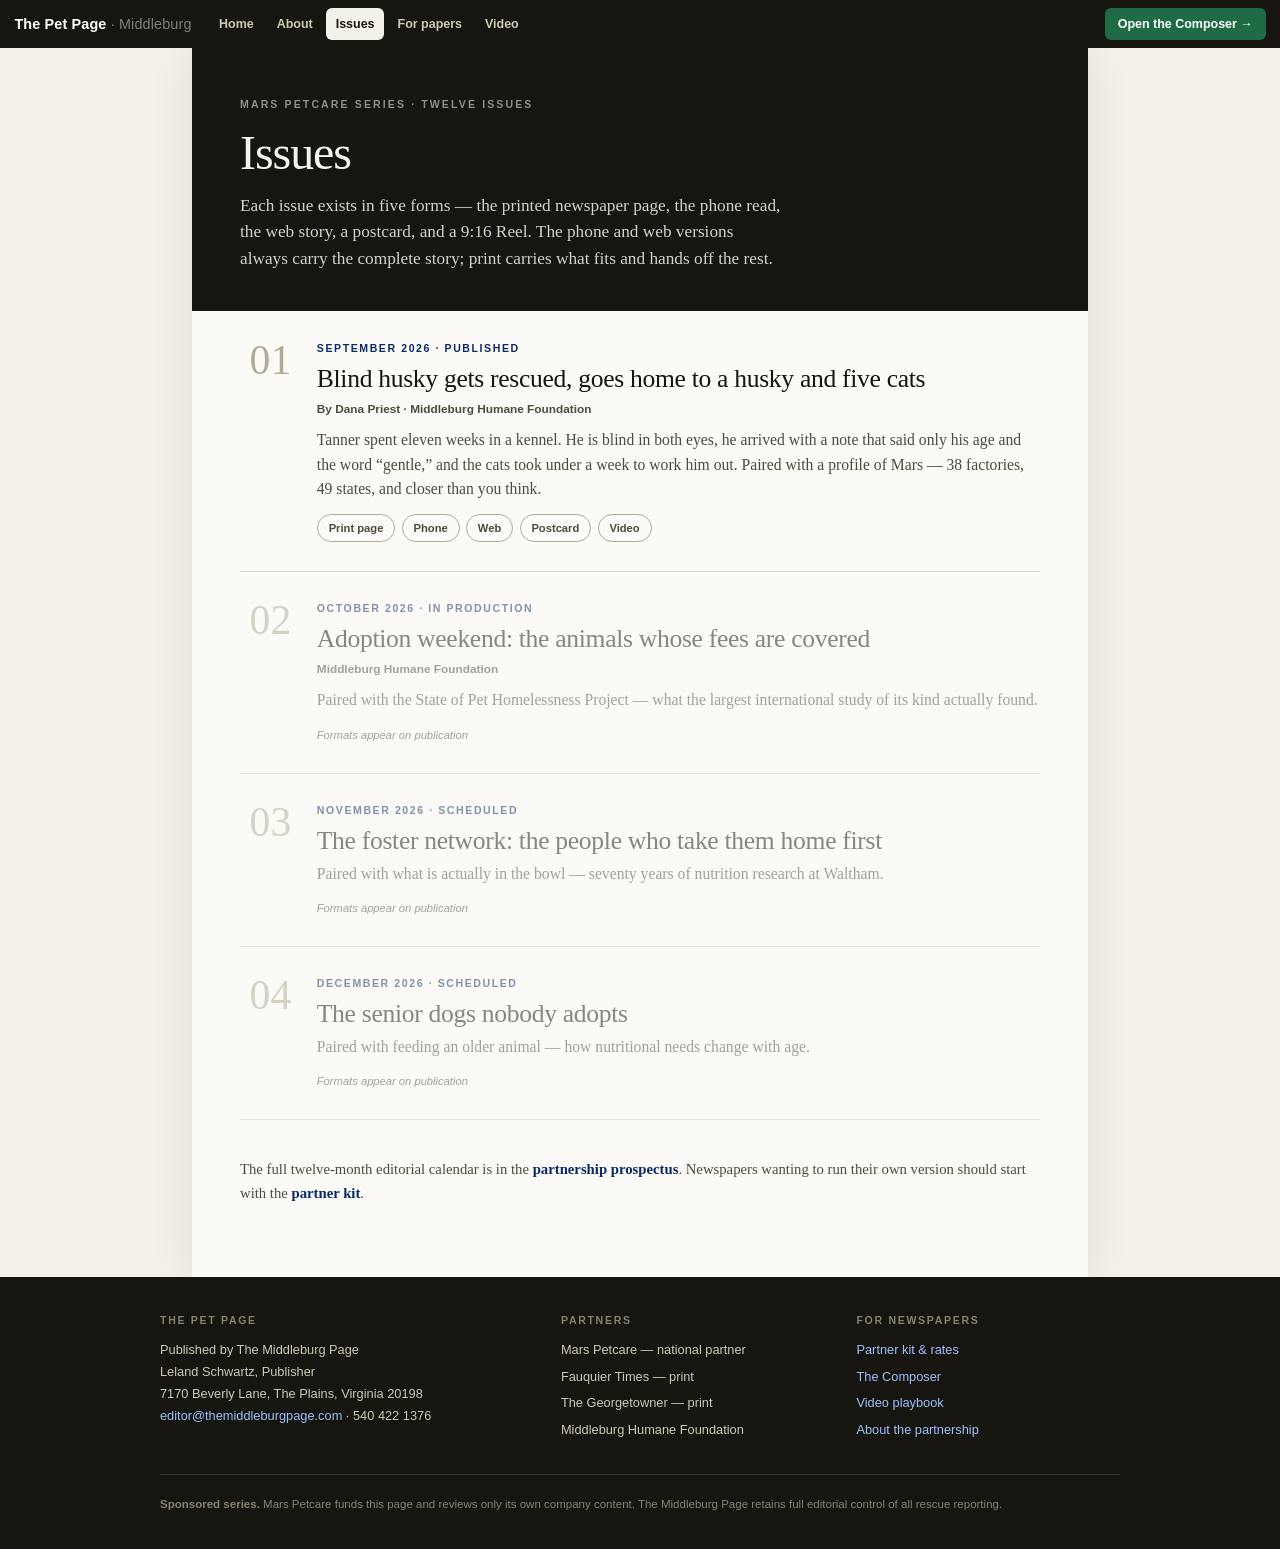
==== issues/index.html @ 8b93241d "The Pet Page — static site A monthly newspaper page pairing local animal rescue stories with pet car" ====
<!DOCTYPE html>
<html lang="en">
<head>
<meta charset="utf-8">
<meta name="viewport" content="width=device-width, initial-scale=1">
<title>Issues — The Pet Page</title>
<meta name="description" content="Every issue of the Pet Page series, available as the newspaper page, the phone read, the web story, the postcard and the Reel.">
<link rel="stylesheet" href="../assets/site.css">
<style>
  .i-wrap{max-width:56rem;margin:0 auto;background:var(--s-paper);box-shadow:0 2px 40px rgba(0,0,0,.09)}
  .i-pad{padding:0 3rem 3.5rem}
  .i-hero{background:var(--s-ink);color:#f6f3ea;padding:3rem 3rem 2.4rem}
  .i-hero .eyebrow{font-family:var(--s-ui);font-size:.66rem;font-weight:700;letter-spacing:.2em;
    text-transform:uppercase;opacity:.55;margin-bottom:.9rem}
  .i-hero h1{font-family:var(--s-serif);font-weight:400;font-size:3rem;line-height:1.05;
    letter-spacing:-.022em;margin:0 0 .9rem}
  .i-hero p{font-size:1.08rem;line-height:1.55;opacity:.85;margin:0;max-width:34rem}
  .iss{display:flex;gap:1.6rem;padding:1.8rem 0;border-bottom:1px solid var(--s-rule);align-items:flex-start}
  .iss .num{font-family:var(--s-serif);font-size:2.6rem;line-height:1;color:var(--s-rule2);
    flex:0 0 3.2rem;text-align:right}
  .iss .body{flex:1}
  .iss .meta{font-family:var(--s-ui);font-size:.66rem;font-weight:700;letter-spacing:.15em;
    text-transform:uppercase;color:var(--s-mars);margin-bottom:.4rem}
  .iss h2{font-family:var(--s-serif);font-weight:400;font-size:1.6rem;line-height:1.15;margin:0 0 .4rem;
    letter-spacing:-.012em}
  .iss h2 a{color:inherit;text-decoration:none}
  .iss h2 a:hover{color:var(--s-mars)}
  .iss .by{font-family:var(--s-ui);font-size:.74rem;font-weight:600;color:var(--s-soft);margin:0 0 .6rem}
  .iss p.dek{margin:0 0 .8rem;font-size:.98rem;line-height:1.55;color:var(--s-soft)}
  .fmts{display:flex;gap:.4rem;flex-wrap:wrap}
  .fmts a{font-family:var(--s-ui);font-size:.7rem;font-weight:600;text-decoration:none;
    border:1px solid var(--s-rule2);border-radius:20px;padding:.24rem .68rem;color:var(--s-soft)}
  .fmts a:hover{border-color:var(--s-mars);color:var(--s-mars);background:#f2f6fd}
  .iss.soon{opacity:.5}
  .iss.soon .fmts span{font-family:var(--s-ui);font-size:.7rem;font-style:italic;color:var(--s-soft)}
  @media (max-width:720px){
    .i-pad,.i-hero{padding-left:1.4rem;padding-right:1.4rem}
    .i-hero h1{font-size:2.1rem}
    .iss{flex-direction:column;gap:.5rem}
    .iss .num{text-align:left}
  }
</style>
</head>
<body class="site-home">
<nav class="site-nav">
<a class="site-brand" href="../index.html">The Pet Page <span>· Middleburg</span></a>
<a class="site-link" href="../index.html">Home</a>
<a class="site-link" href="../about.html">About</a>
<a class="site-link" href="../issues/index.html" aria-current="page">Issues</a>
<a class="site-link" href="../partners.html">For papers</a>
<a class="site-link" href="../playbook.html">Video</a>
<span class="site-sp"></span>
<a class="site-cta" href="../composer.html">Open the Composer →</a>
</nav>

<div class="i-wrap">
  <header class="i-hero">
    <div class="eyebrow">Mars Petcare Series · twelve issues</div>
    <h1>Issues</h1>
    <p>Each issue exists in five forms — the printed newspaper page, the phone read, the web story, a postcard, and a 9:16 Reel. The phone and web versions always carry the complete story; print carries what fits and hands off the rest.</p>
  </header>

  <div class="i-pad">

    <div class="iss">
      <div class="num">01</div>
      <div class="body">
        <div class="meta">September 2026 · Published</div>
        <h2><a href="001-tanner.html">Blind husky gets rescued, goes home to a husky and five cats</a></h2>
        <p class="by">By Dana Priest · Middleburg Humane Foundation</p>
        <p class="dek">Tanner spent eleven weeks in a kennel. He is blind in both eyes, he arrived with a note that said only his age and the word “gentle,” and the cats took under a week to work him out. Paired with a profile of Mars — 38 factories, 49 states, and closer than you think.</p>
        <div class="fmts">
          <a href="001-tanner.html#printpage">Print page</a>
          <a href="001-tanner.html#phone">Phone</a>
          <a href="001-tanner.html#web">Web</a>
          <a href="001-tanner.html#postcard">Postcard</a>
          <a href="001-tanner.html#video">Video</a>
        </div>
      </div>
    </div>

    <div class="iss soon">
      <div class="num">02</div>
      <div class="body">
        <div class="meta">October 2026 · In production</div>
        <h2>Adoption weekend: the animals whose fees are covered</h2>
        <p class="by">Middleburg Humane Foundation</p>
        <p class="dek">Paired with the State of Pet Homelessness Project — what the largest international study of its kind actually found.</p>
        <div class="fmts"><span>Formats appear on publication</span></div>
      </div>
    </div>

    <div class="iss soon">
      <div class="num">03</div>
      <div class="body">
        <div class="meta">November 2026 · Scheduled</div>
        <h2>The foster network: the people who take them home first</h2>
        <p class="dek">Paired with what is actually in the bowl — seventy years of nutrition research at Waltham.</p>
        <div class="fmts"><span>Formats appear on publication</span></div>
      </div>
    </div>

    <div class="iss soon">
      <div class="num">04</div>
      <div class="body">
        <div class="meta">December 2026 · Scheduled</div>
        <h2>The senior dogs nobody adopts</h2>
        <p class="dek">Paired with feeding an older animal — how nutritional needs change with age.</p>
        <div class="fmts"><span>Formats appear on publication</span></div>
      </div>
    </div>

    <p style="margin-top:2.4rem;font-size:.92rem;color:var(--s-soft)">
      The full twelve-month editorial calendar is in the <a href="../about.html" style="color:var(--s-mars);font-weight:600;text-decoration:none">partnership prospectus</a>.
      Newspapers wanting to run their own version should start with the <a href="../partners.html" style="color:var(--s-mars);font-weight:600;text-decoration:none">partner kit</a>.
    </p>

  </div>
</div>

<footer class="site-foot">
  <div class="in">
    <div>
      <h4>The Pet Page</h4>
      Published by The Middleburg Page<br>
      Leland Schwartz, Publisher<br>
      7170 Beverly Lane, The Plains, Virginia 20198<br>
      <a href="mailto:editor@themiddleburgpage.com">editor@themiddleburgpage.com</a> · 540 422 1376
    </div>
    <div>
      <h4>Partners</h4>
      <ul>
        <li>Mars Petcare — national partner</li>
        <li>Fauquier Times — print</li>
        <li>The Georgetowner — print</li>
        <li>Middleburg Humane Foundation</li>
      </ul>
    </div>
    <div>
      <h4>For newspapers</h4>
      <ul>
        <li><a href="../partners.html">Partner kit &amp; rates</a></li>
        <li><a href="../composer.html">The Composer</a></li>
        <li><a href="../playbook.html">Video playbook</a></li>
        <li><a href="../about.html">About the partnership</a></li>
      </ul>
    </div>
  </div>
  <div class="legal">
    <b>Sponsored series.</b> Mars Petcare funds this page and reviews only its own company content.
    The Middleburg Page retains full editorial control of all rescue reporting.
  </div>
</footer>
</body>
</html>
---- assets/site.css ----
/* ================================================================
   THE PET PAGE — shared site shell
   Only the nav, footer and home page use this. Each tool page keeps
   its own stylesheet; this file is additive and namespaced under
   .site-* so it can never collide with a tool's internal styles.
   ================================================================ */

:root{
  --s-ink:#16150f; --s-soft:#4f4a3d; --s-paper:#fbfaf6; --s-warm:#f4f1e8;
  --s-rule:#ddd7c8; --s-rule2:#b3aa95; --s-mars:#0a2a66; --s-adopt:#9c2b1f; --s-go:#1f6b45;
  --s-serif:"Iowan Old Style","Palatino Linotype",Palatino,Georgia,"Times New Roman",serif;
  --s-ui:-apple-system,BlinkMacSystemFont,"Segoe UI",Inter,Roboto,Helvetica,Arial,sans-serif;
}

/* ---------------- nav ---------------- */
.site-nav{
  background:#16150f;color:#f4f1e8;font-family:var(--s-ui);
  display:flex;align-items:center;gap:.2rem;flex-wrap:wrap;
  padding:.5rem .9rem;position:relative;z-index:500;
}
.site-nav a.site-brand{
  font-weight:700;font-size:.9rem;letter-spacing:.01em;color:#fff;text-decoration:none;
  margin-right:.9rem;white-space:nowrap;
}
.site-nav a.site-brand span{opacity:.45;font-weight:400}
.site-nav a.site-link{
  color:#cfc9b6;text-decoration:none;font-size:.78rem;font-weight:600;
  padding:.35rem .62rem;border-radius:6px;white-space:nowrap;
}
.site-nav a.site-link:hover{background:#2a2719;color:#fff}
.site-nav a.site-link[aria-current="page"]{background:#f4f1e8;color:#16150f}
.site-nav .site-sp{flex:1}
.site-nav .site-cta{
  background:var(--s-go);color:#fff;text-decoration:none;font-size:.78rem;font-weight:700;
  padding:.38rem .8rem;border-radius:6px;white-space:nowrap;
}
.site-nav .site-cta:hover{background:#268554}

/* ---------------- footer ---------------- */
.site-foot{
  background:#16150f;color:#cfc9b6;font-family:var(--s-ui);font-size:.8rem;line-height:1.7;
  padding:2.2rem 1.5rem;margin-top:0;
}
.site-foot .in{max-width:60rem;margin:0 auto;display:grid;grid-template-columns:1.4fr 1fr 1fr;gap:2rem}
.site-foot h4{font-size:.66rem;font-weight:700;letter-spacing:.16em;text-transform:uppercase;
  color:#8a8270;margin:0 0 .6rem}
.site-foot a{color:#9dc0ff;text-decoration:none}
.site-foot a:hover{text-decoration:underline}
.site-foot ul{list-style:none;margin:0;padding:0}
.site-foot li{margin-bottom:.3rem}
.site-foot .legal{
  max-width:60rem;margin:1.8rem auto 0;padding-top:1.2rem;
  border-top:1px solid rgba(255,255,255,.13);font-size:.72rem;color:#8a8270;
}
@media (max-width:720px){ .site-foot .in{grid-template-columns:1fr;gap:1.4rem} }

/* ---------------- home page ---------------- */
body.site-home{
  margin:0;background:var(--s-warm);color:var(--s-ink);
  font-family:var(--s-serif);font-size:17px;line-height:1.62;
}
.site-wrap{max-width:60rem;margin:0 auto;background:var(--s-paper);
  box-shadow:0 2px 40px rgba(0,0,0,.09)}
.site-pad{padding:0 3rem}

.site-hero{
  background:var(--s-ink);color:#f6f3ea;padding:4rem 3rem 3.2rem;text-align:center;
}
.site-hero .eyebrow{font-family:var(--s-ui);font-size:.68rem;font-weight:700;letter-spacing:.22em;
  text-transform:uppercase;opacity:.55;margin-bottom:1.2rem}
.site-hero h1{font-family:var(--s-serif);font-weight:400;font-size:4.2rem;line-height:1;
  letter-spacing:-.025em;margin:0 0 1.1rem}
.site-hero p{font-size:1.2rem;line-height:1.5;opacity:.86;margin:0 auto;max-width:34rem}
.site-hero .lock{
  margin-top:2.4rem;padding-top:1.6rem;border-top:1px solid rgba(255,255,255,.14);
  font-family:var(--s-ui);font-size:.76rem;letter-spacing:.05em;opacity:.6;
}

.site-h2{font-family:var(--s-serif);font-weight:400;font-size:2.1rem;line-height:1.14;
  letter-spacing:-.018em;margin:3.2rem 0 1rem}
.site-lead{font-size:1.12rem}
.site-rule{border:0;border-top:1px solid var(--s-rule);margin:2.8rem 0}

.site-cards{display:grid;grid-template-columns:repeat(2,1fr);gap:1rem;margin:1.6rem 0 2rem}
.site-card{
  border:1px solid var(--s-rule2);border-radius:7px;padding:1.4rem 1.5rem;background:#fff;
  text-decoration:none;color:inherit;display:block;transition:.15s;
}
.site-card:hover{border-color:var(--s-mars);box-shadow:0 4px 18px rgba(10,42,102,.09);transform:translateY(-1px)}
.site-card .tag{font-family:var(--s-ui);font-size:.62rem;font-weight:700;letter-spacing:.15em;
  text-transform:uppercase;color:var(--s-mars);display:block;margin-bottom:.5rem}
.site-card h3{font-family:var(--s-serif);font-weight:400;font-size:1.42rem;margin:0 0 .45rem;line-height:1.15}
.site-card p{margin:0;font-size:.94rem;line-height:1.5;color:var(--s-soft)}
.site-card .go{display:inline-block;margin-top:.8rem;font-family:var(--s-ui);font-size:.78rem;
  font-weight:700;color:var(--s-mars)}
@media (max-width:720px){
  .site-cards{grid-template-columns:1fr}
  .site-hero{padding:2.6rem 1.4rem 2.2rem}
  .site-hero h1{font-size:2.6rem}
  .site-pad{padding:0 1.4rem}
}

.site-callout{
  border-left:3px solid var(--s-adopt);background:#fff;padding:1.1rem 1.3rem;
  margin:1.8rem 0;border-radius:0 4px 4px 0;
}
.site-callout b{font-family:var(--s-ui);font-size:.68rem;font-weight:700;letter-spacing:.14em;
  text-transform:uppercase;color:var(--s-adopt);display:block;margin-bottom:.4rem}
.site-callout p{margin:0;font-size:.96rem;line-height:1.55}

.site-figs{display:grid;grid-template-columns:repeat(4,1fr);gap:1rem;margin:1.8rem 0 2rem;text-align:center}
.site-fig b{display:block;font-family:var(--s-serif);font-size:2.1rem;line-height:1;color:var(--s-mars)}
.site-fig span{display:block;font-family:var(--s-ui);font-size:.72rem;color:var(--s-soft);
  margin-top:.4rem;line-height:1.4}
@media (max-width:720px){ .site-figs{grid-template-columns:repeat(2,1fr)} }
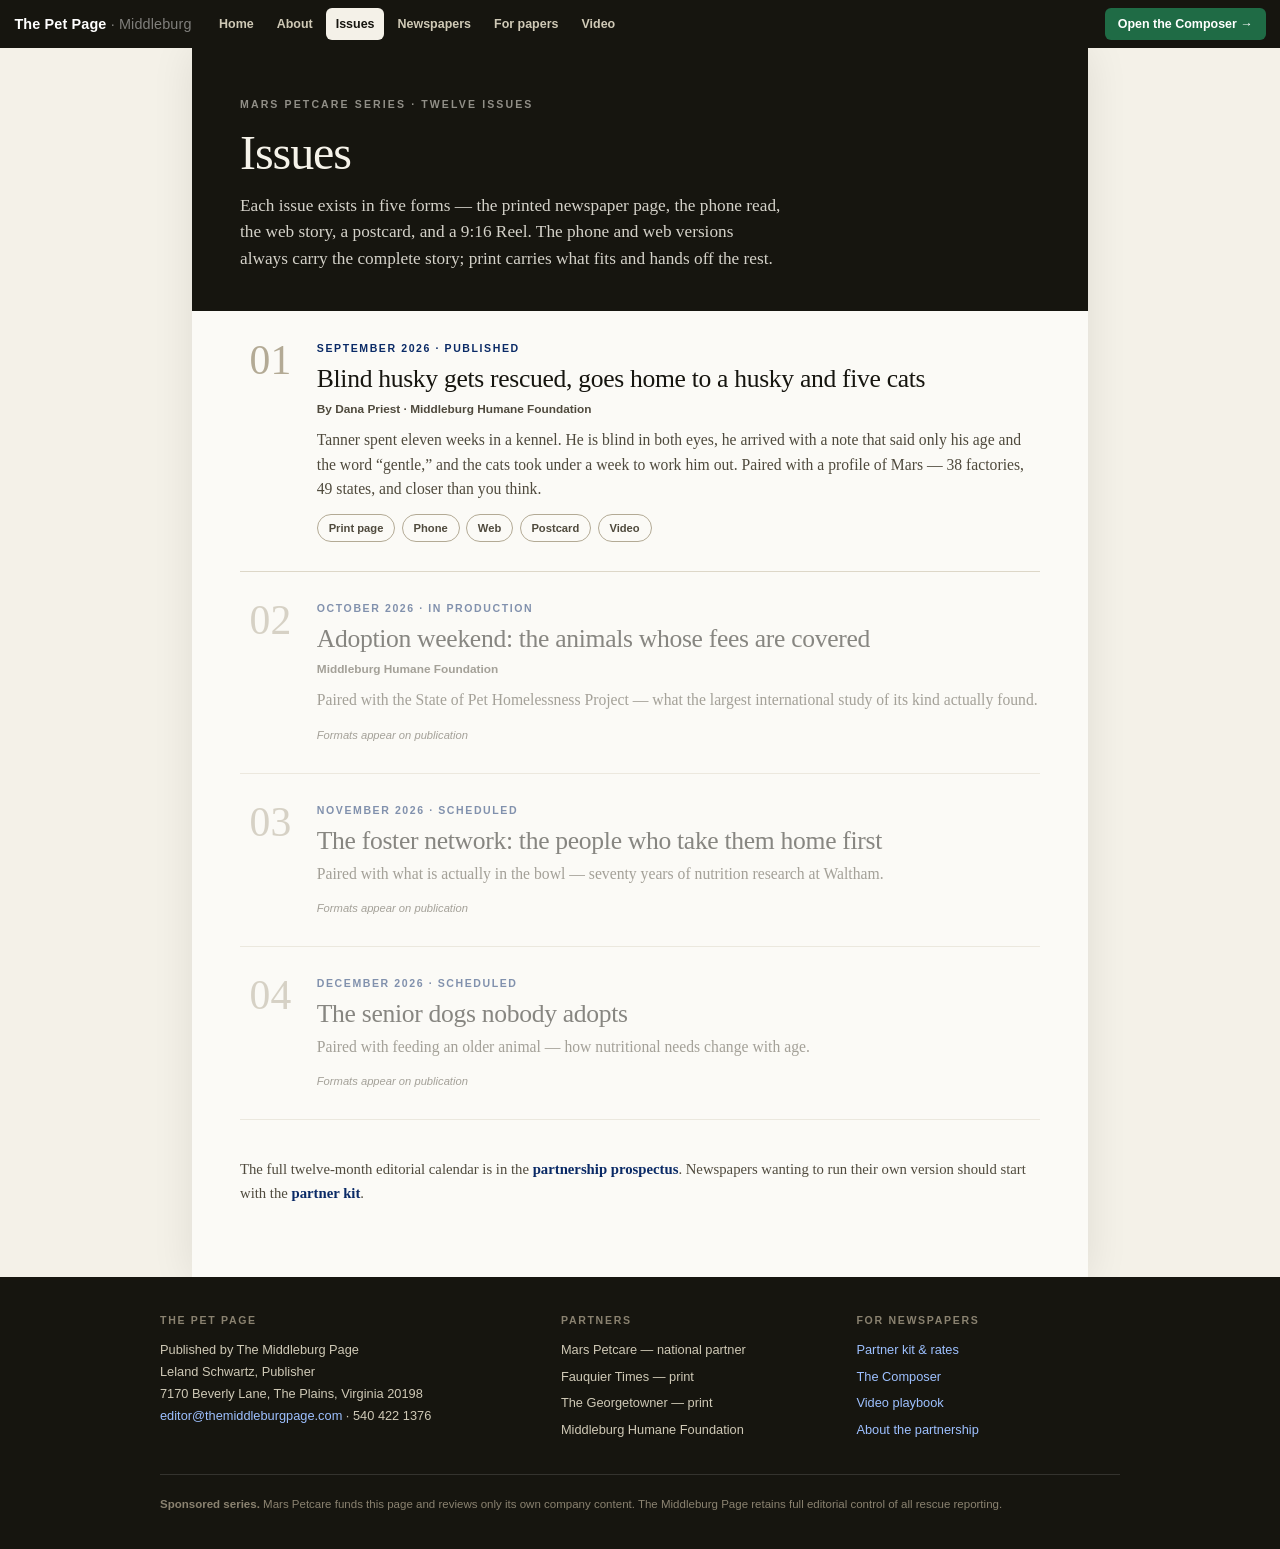
==== commit 9cf4c8d9: "Newspapers page; anime becomes the default video style - newspapers.html: the prospecting map as a p" ====
--- a/issues/index.html
+++ b/issues/index.html
@@ -47,6 +47,7 @@
 <a class="site-link" href="../index.html">Home</a>
 <a class="site-link" href="../about.html">About</a>
 <a class="site-link" href="../issues/index.html" aria-current="page">Issues</a>
+<a class="site-link" href="../newspapers.html">Newspapers</a>
 <a class="site-link" href="../partners.html">For papers</a>
 <a class="site-link" href="../playbook.html">Video</a>
 <span class="site-sp"></span>
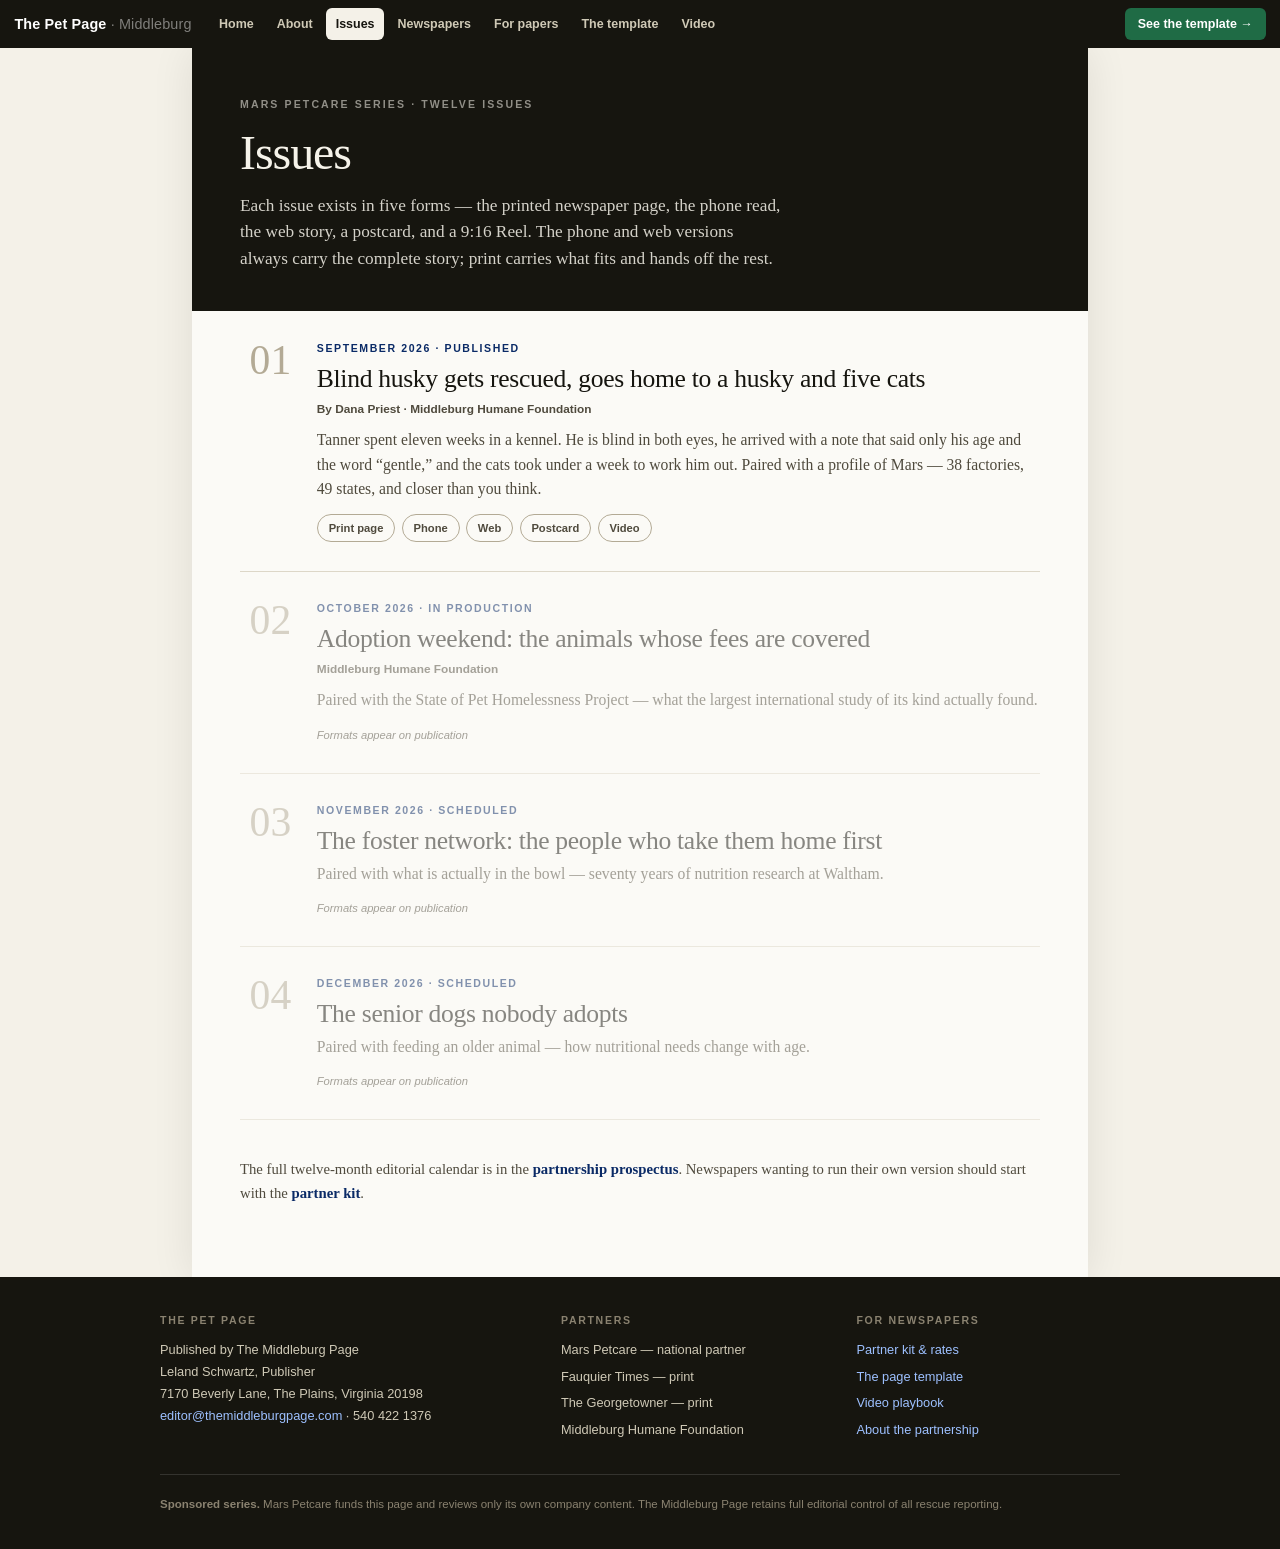
==== commit 9baf5493: "The Composer becomes the page template — a plain annotated example No software to learn: template.ht" ====
--- a/issues/index.html
+++ b/issues/index.html
@@ -49,9 +49,10 @@
 <a class="site-link" href="../issues/index.html" aria-current="page">Issues</a>
 <a class="site-link" href="../newspapers.html">Newspapers</a>
 <a class="site-link" href="../partners.html">For papers</a>
+<a class="site-link" href="../template.html">The template</a>
 <a class="site-link" href="../playbook.html">Video</a>
 <span class="site-sp"></span>
-<a class="site-cta" href="../composer.html">Open the Composer →</a>
+<a class="site-cta" href="../template.html">See the template →</a>
 </nav>
 
 <div class="i-wrap">
@@ -141,7 +142,7 @@
       <h4>For newspapers</h4>
       <ul>
         <li><a href="../partners.html">Partner kit &amp; rates</a></li>
-        <li><a href="../composer.html">The Composer</a></li>
+        <li><a href="../template.html">The page template</a></li>
         <li><a href="../playbook.html">Video playbook</a></li>
         <li><a href="../about.html">About the partnership</a></li>
       </ul>
